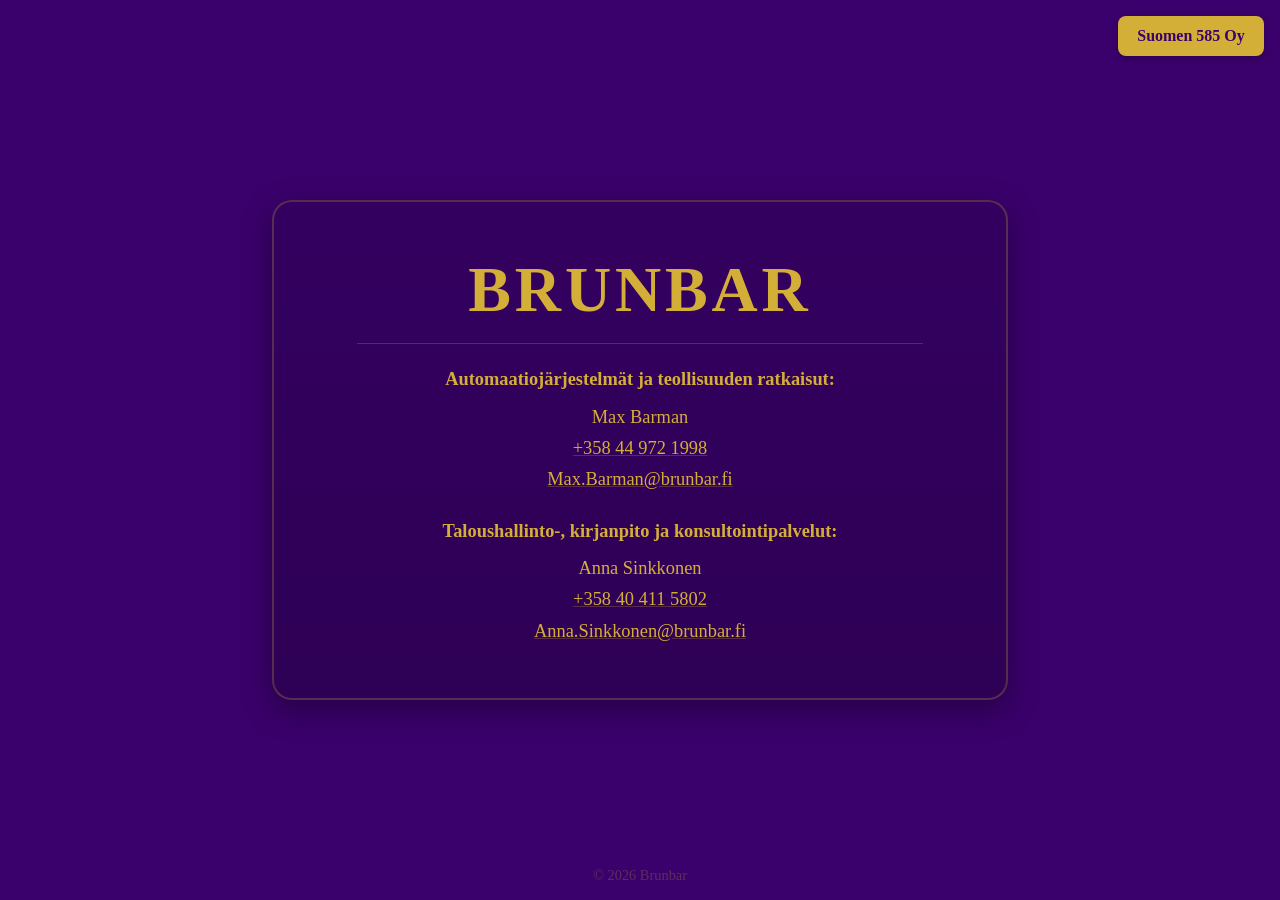
==== index.html @ db9cefb7 "Add files via upload" ====
<!doctype html>
<html lang="fi">
<head>
  <meta charset="utf-8" />
  <meta name="viewport" content="width=device-width, initial-scale=1" />
  <title>Brunbar</title>

  <!-- Faviconit -->
  <link rel="icon" href="/favicon.ico" sizes="any">
  <link rel="icon" type="image/png" sizes="32x32" href="/favicon-32x32.png">
  <link rel="icon" type="image/png" sizes="16x16" href="/favicon-16x16.png">
  <link rel="apple-touch-icon" sizes="180x180" href="/apple-touch-icon.png">
  <link rel="icon" type="image/svg+xml" href="/favicon.svg">
  <meta name="theme-color" content="#3a006b">

  <!-- Sivun kuvaus -->
  <meta name="description" content="Brunbar – yhteystiedot" />

  <!-- Kaikki sivun CSS yhdessä lohkossa -->
  <style>
    :root{
      --purple: #3a006b;               /* Royal Purple */
      --gold:   #d4af37;               /* Gold */
      --gold-weak: rgba(212,175,55,.25);
      --gold-wash: rgba(212,175,55,.06);
    }

    html, body { height: 100%; }
    body{
      margin: 0;
      font-family: ui-serif, Georgia, "Times New Roman", Times, serif;
      background: var(--purple);
      color: var(--gold);
      display: grid;
      place-items: center;
      text-rendering: optimizeLegibility;
      position: relative;
    }

    .wrap{ width: min(92ch, 92vw); }

    .top-btn {
      position: absolute;
      top: 1rem;
      right: 1rem;
      background: var(--gold);
      color: var(--purple);
      padding: 0.7rem 1.2rem;
      border-radius: 8px;
      font-weight: 700;
      text-decoration: none;
      box-shadow: 0 2px 6px rgba(0,0,0,.25);
    }
    .top-btn:hover{ filter: brightness(1.05); }

    .card {
      text-align: center;
      padding: clamp(2rem, 4vw, 4rem);
      border: 2px solid var(--gold-weak);
      border-radius: 1.25rem;
      box-shadow: 0 10px 30px rgba(0,0,0,.35);
      position: relative;
      background: linear-gradient(180deg, rgba(0,0,0,.10), rgba(0,0,0,.20));
    }

    h1 {
      font-size: clamp(2.25rem, 6vw, 4rem);
      letter-spacing: 0.06em;
      margin: 0 0 1rem 0;
      font-weight: 700;
    }
    h2 { font-size: 1.15rem; margin: 1.25rem 0 .4rem; }

    .sep {
      width: 90%;
      height: 1px;
      margin: 1rem auto 1.25rem;
      background: var(--gold-weak);
    }

    .contact { font-size: clamp(1rem, 2.6vw, 1.15rem); line-height: 1.7; }

    a { color: var(--gold); text-decoration-color: var(--gold-weak); }
    a:hover, a:focus { text-decoration: underline; text-underline-offset: 3px; }

    footer {
      position: fixed;
      left: 0; right: 0; bottom: 1rem;
      text-align: center;
      font-size: .9rem;
      color: var(--gold-weak);
    }
  </style>
</head>
<body>
  <!-- Nappi oikeaan yläkulmaan -->
  <a href="suomen585.html" class="top-btn">Suomen 585 Oy</a>

  <main class="wrap">
    <section class="card" aria-label="Brunbar yhteystiedot">
      <h1>BRUNBAR</h1>
      <div class="sep" role="presentation"></div>

      <div class="contact">
        <h2>Automaatiojärjestelmät ja teollisuuden ratkaisut:</h2>
        Max Barman<br>
        <a href="tel:+358449721998">+358 44 972 1998</a><br>
        <a href="mailto:Max.Barman@brunbar.fi">Max.Barman@brunbar.fi</a>
      </div>

      <div class="contact">
        <h2>Taloushallinto-, kirjanpito ja konsultointipalvelut:</h2>
        Anna Sinkkonen<br>
        <a href="tel:+358404115802">+358 40 411 5802</a><br>
        <a href="mailto:Anna.Sinkkonen@brunbar.fi">Anna.Sinkkonen@brunbar.fi</a>
      </div>
    </section>
  </main>

  <footer>© <span id="y"></span> Brunbar</footer>
  <script>document.getElementById('y').textContent = new Date().getFullYear();</script>
</body>
</html>
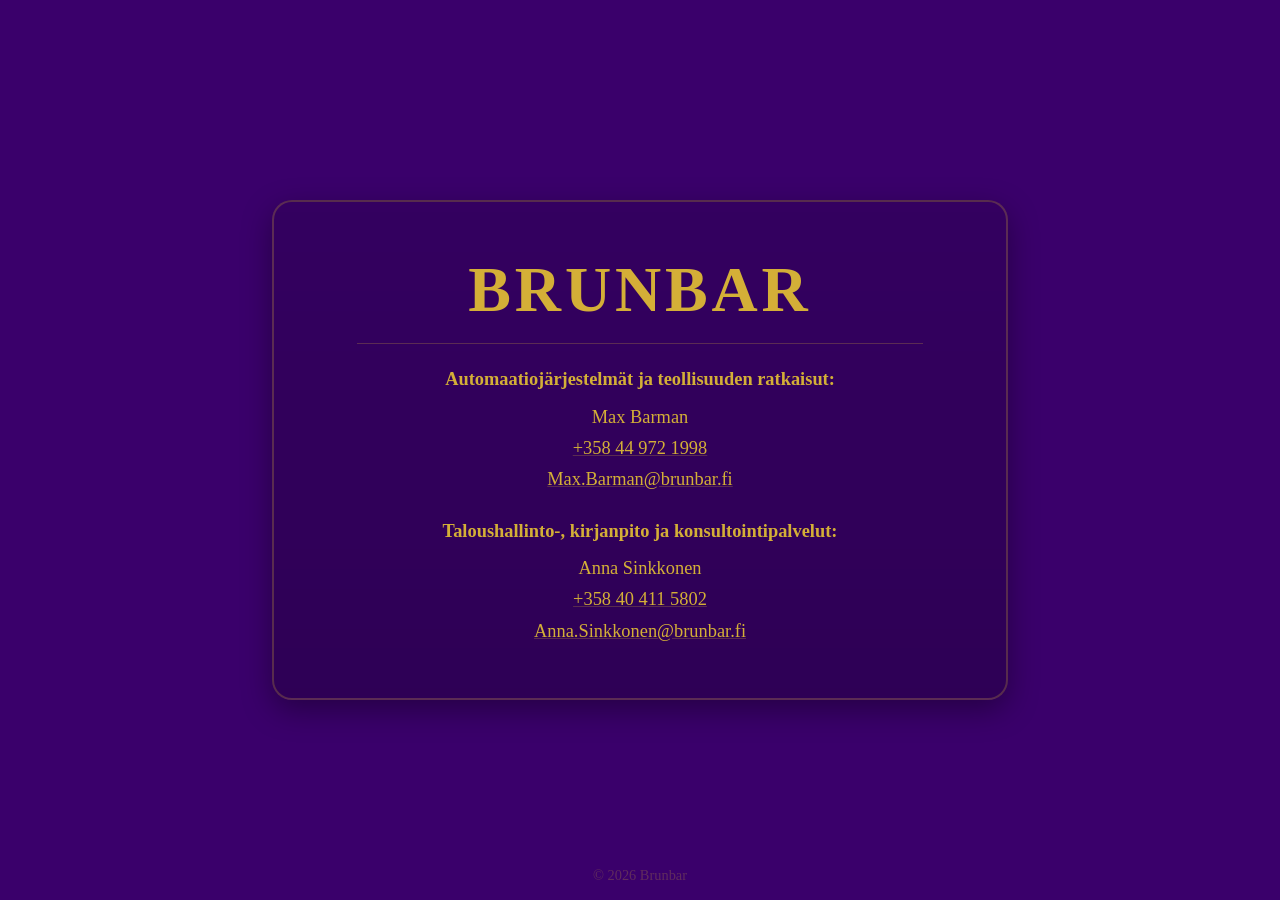
==== commit e2f3acd2: "Update index.html" ====
--- a/index.html
+++ b/index.html
@@ -93,8 +93,6 @@
   </style>
 </head>
 <body>
-  <!-- Nappi oikeaan yläkulmaan -->
-  <a href="suomen585.html" class="top-btn">Suomen 585 Oy</a>
 
   <main class="wrap">
     <section class="card" aria-label="Brunbar yhteystiedot">
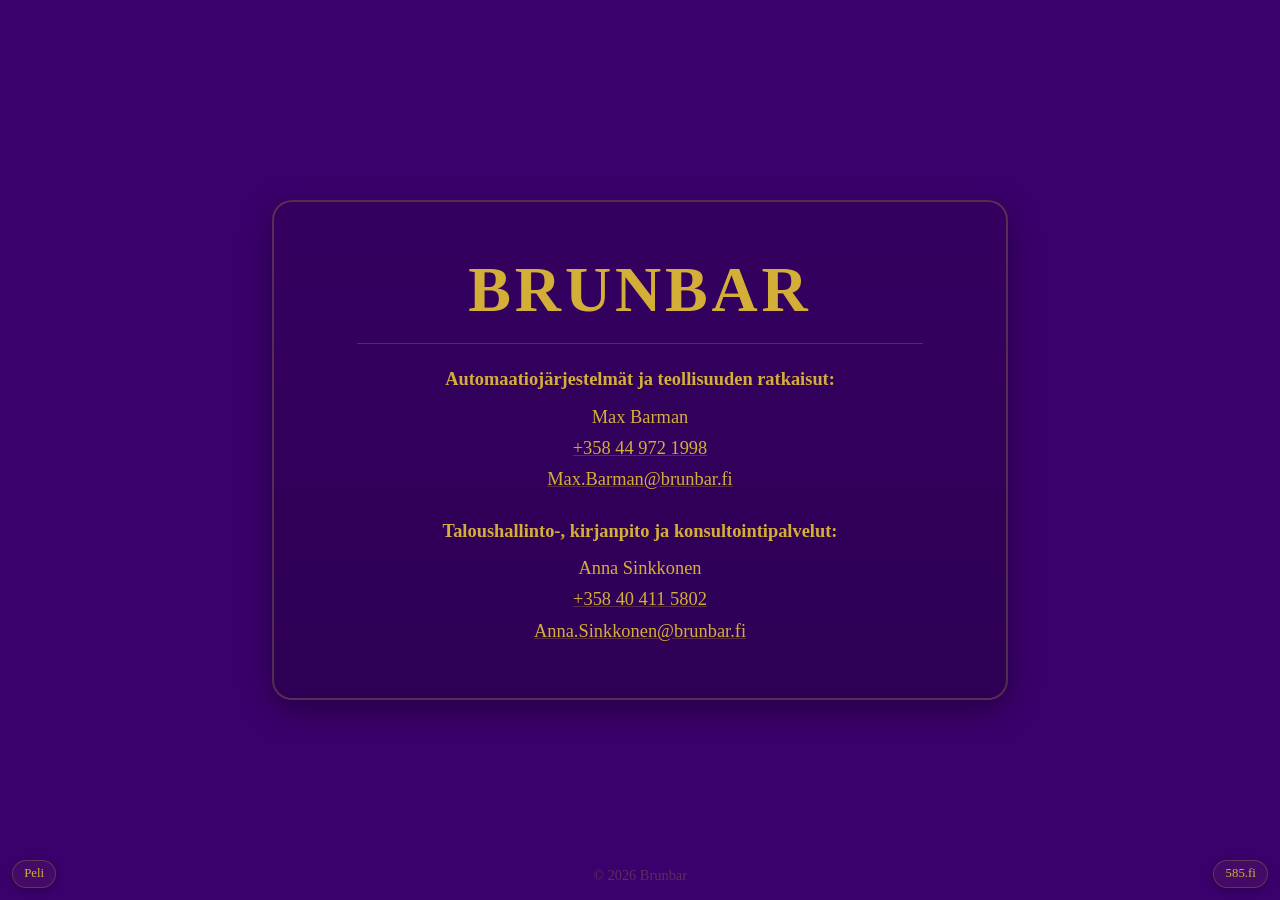
==== commit 460b3eb5: "Implement corner buttons for navigation Added corner buttons for game link and external site." ====
--- a/index.html
+++ b/index.html
@@ -90,6 +90,29 @@
       font-size: .9rem;
       color: var(--gold-weak);
     }
+
+    /* Uudet kulmanapit */
+    .corner-btn {
+      position: fixed;
+      bottom: 0.75rem;
+      padding: 0.35rem 0.7rem;
+      border-radius: 999px;
+      font-size: 0.8rem;
+      background: var(--gold-wash);
+      color: var(--gold);
+      border: 1px solid var(--gold-weak);
+      text-decoration: none;
+      box-shadow: 0 2px 6px rgba(0,0,0,.25);
+    }
+    .corner-btn:hover {
+      text-decoration: underline;
+    }
+    .corner-btn-left {
+      left: 0.75rem;
+    }
+    .corner-btn-right {
+      right: 0.75rem;
+    }
   </style>
 </head>
 <body>
@@ -117,5 +140,11 @@
 
   <footer>© <span id="y"></span> Brunbar</footer>
   <script>document.getElementById('y').textContent = new Date().getFullYear();</script>
+
+  <!-- Vasemman alakulman pelinappi -->
+  <a href="gayming.html" class="corner-btn corner-btn-left">Peli</a>
+
+  <!-- Oikean alakulman 585.fi-nappi -->
+  <a href="https://585.fi" class="corner-btn corner-btn-right" target="_blank" rel="noopener">585.fi</a>
 </body>
 </html>
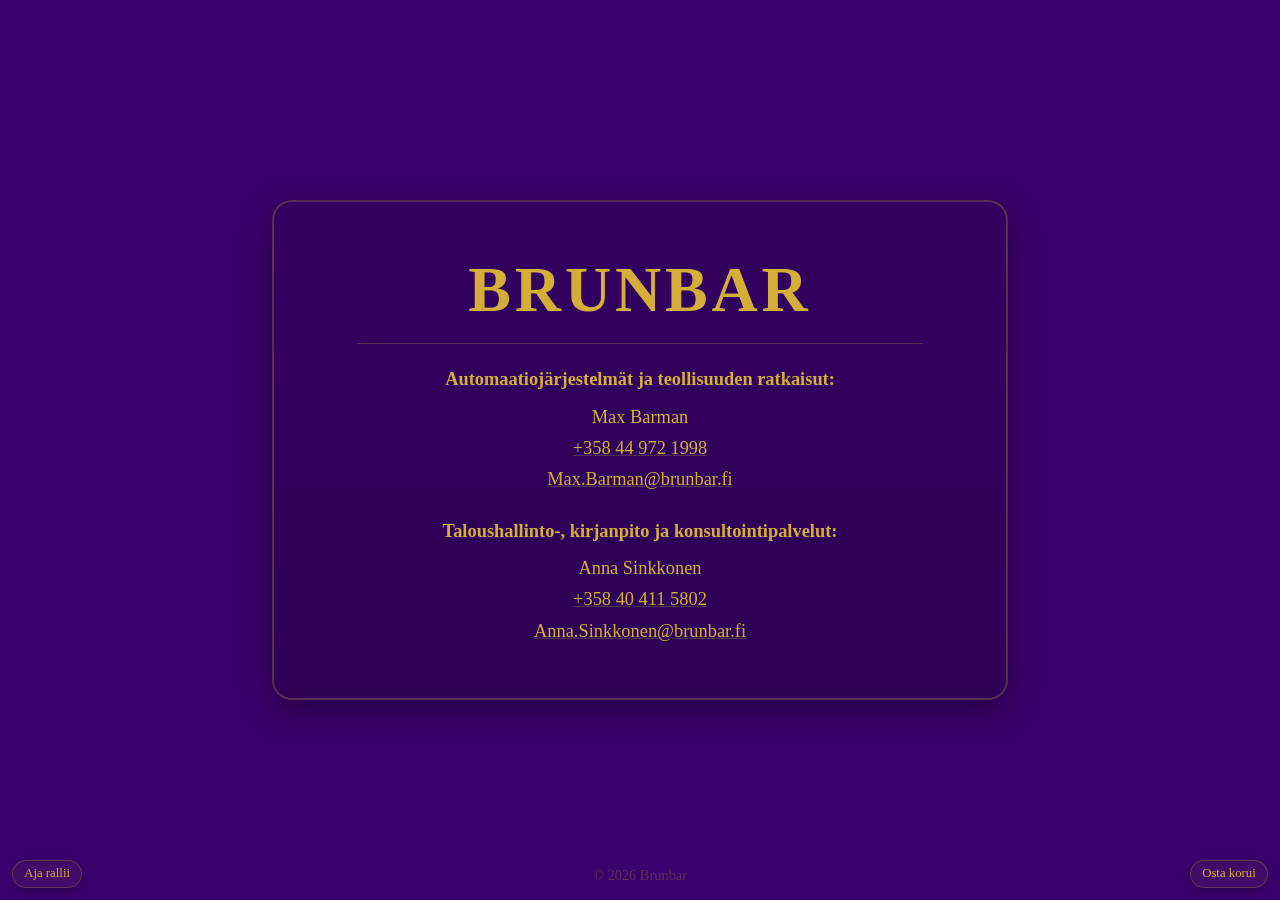
==== commit ca2e7bdd: "Update button labels in index.html" ====
--- a/index.html
+++ b/index.html
@@ -142,9 +142,9 @@
   <script>document.getElementById('y').textContent = new Date().getFullYear();</script>
 
   <!-- Vasemman alakulman pelinappi -->
-  <a href="gayming.html" class="corner-btn corner-btn-left">Peli</a>
+  <a href="gayming.html" class="corner-btn corner-btn-left">Aja rallii</a>
 
   <!-- Oikean alakulman 585.fi-nappi -->
-  <a href="https://585.fi" class="corner-btn corner-btn-right" target="_blank" rel="noopener">585.fi</a>
+  <a href="https://585.fi" class="corner-btn corner-btn-right" target="_blank" rel="noopener">Osta korui</a>
 </body>
 </html>
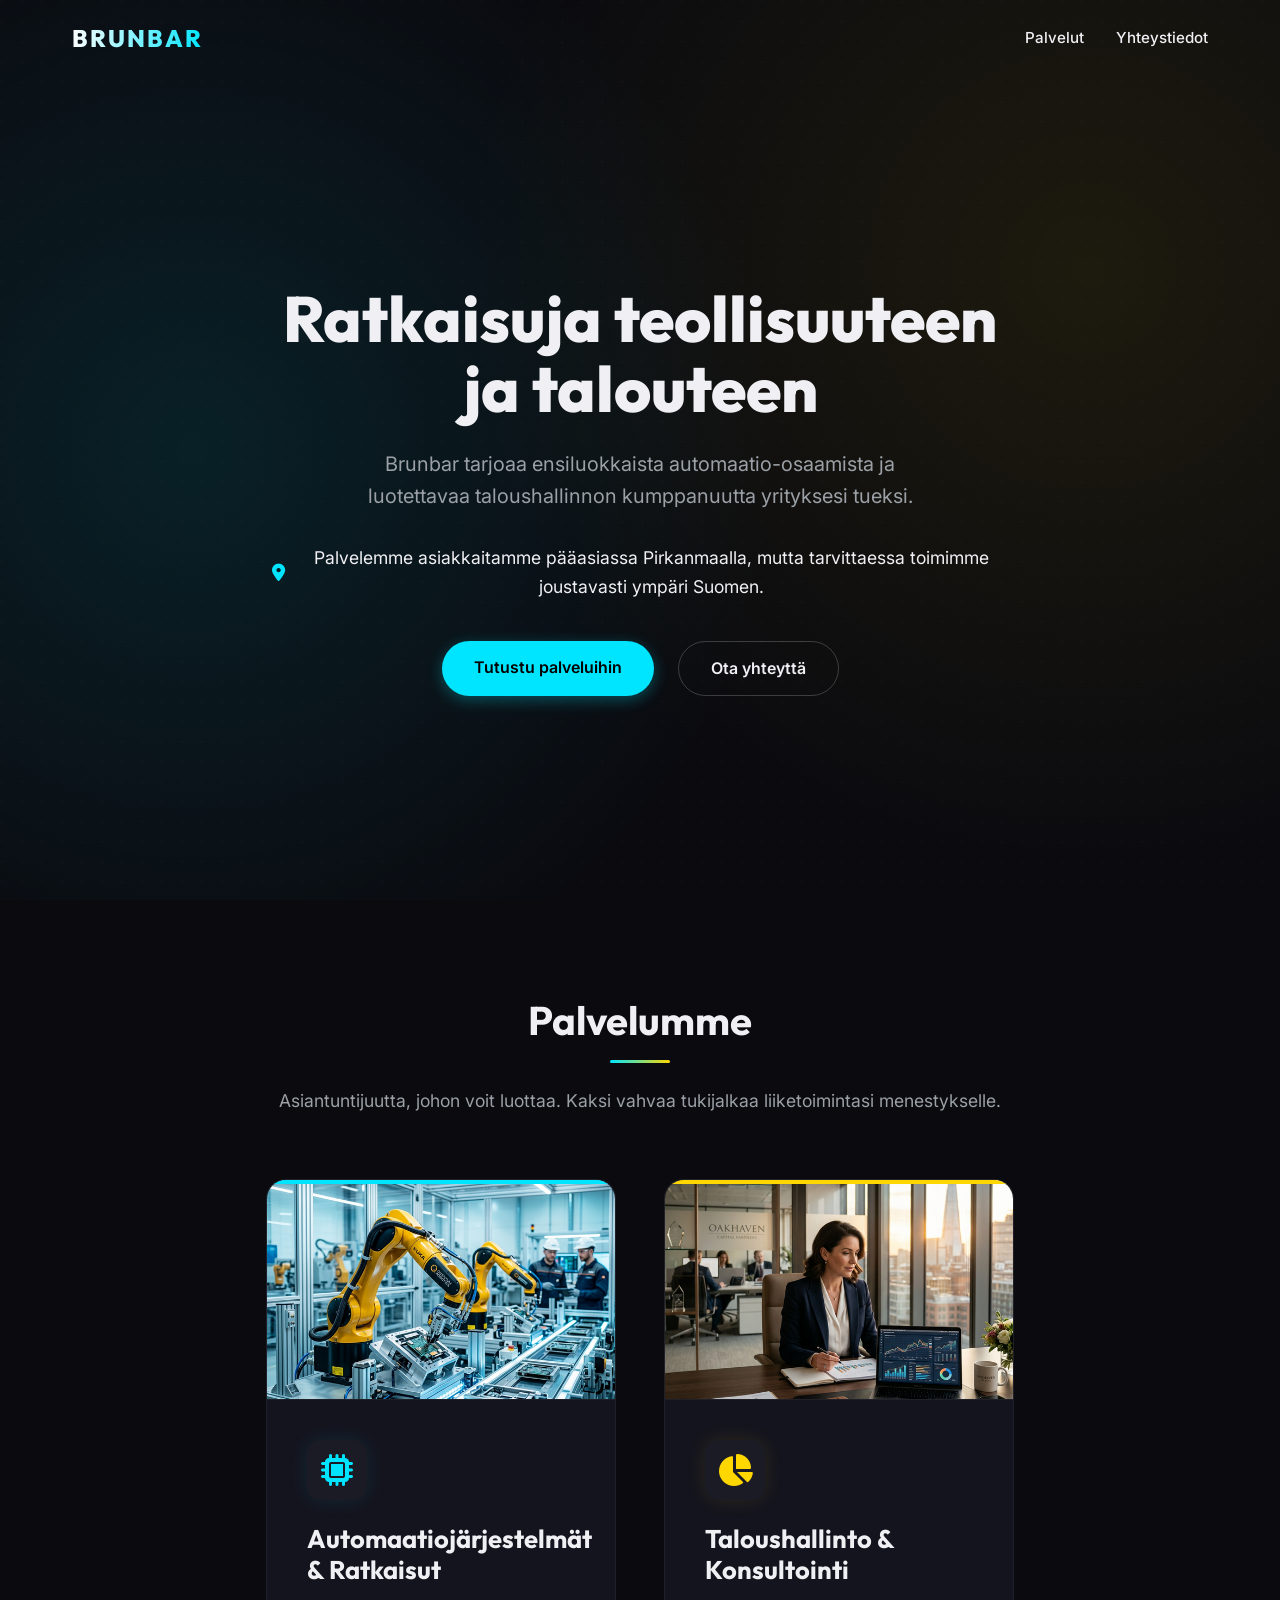
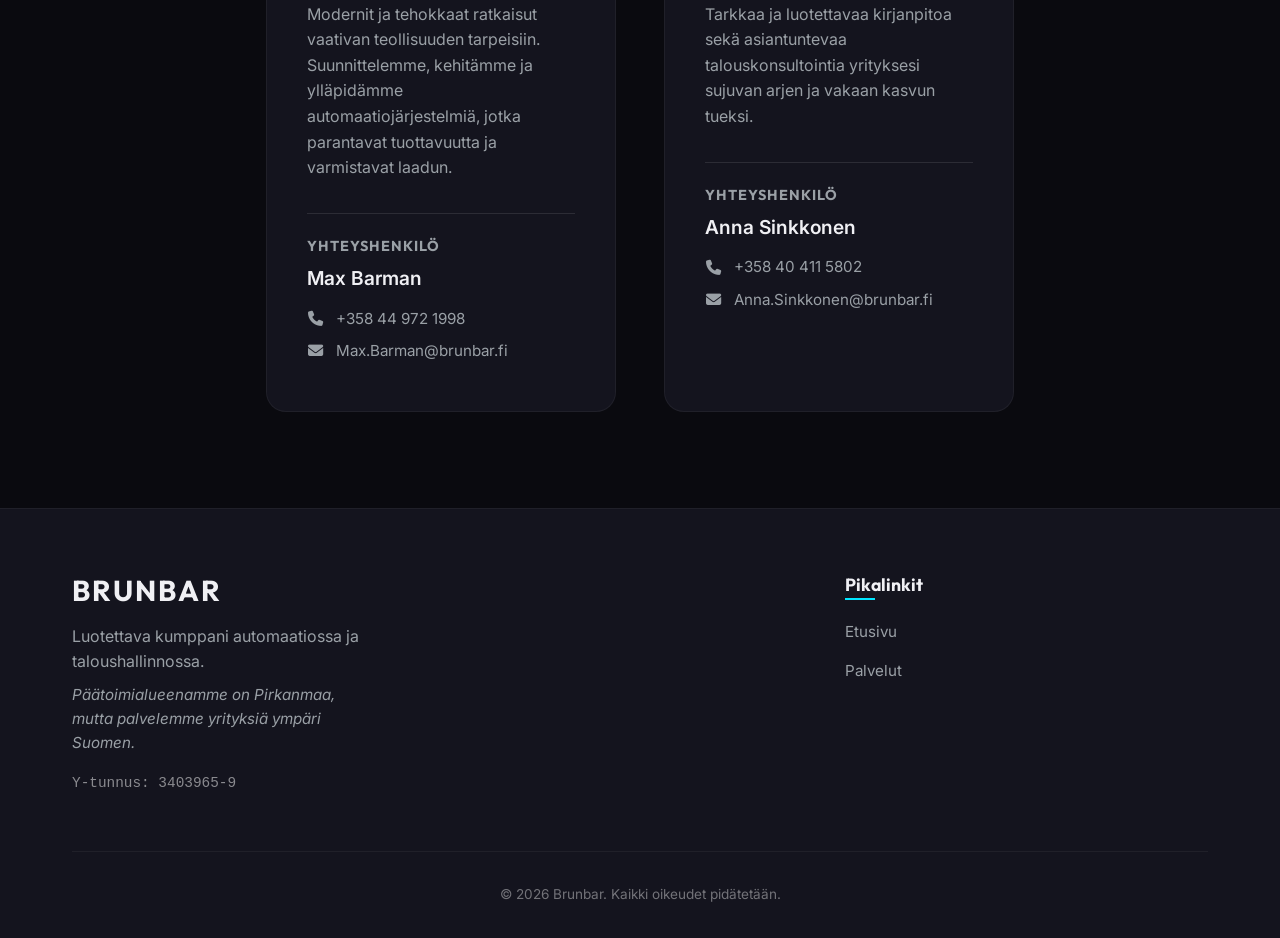
==== commit 0af4d5e3: "Add files via upload" ====
--- a/index.html
+++ b/index.html
@@ -1,150 +1,123 @@
-<!doctype html>
+<!DOCTYPE html>
 <html lang="fi">
 <head>
-  <meta charset="utf-8" />
-  <meta name="viewport" content="width=device-width, initial-scale=1" />
-  <title>Brunbar</title>
-
-  <!-- Faviconit -->
-  <link rel="icon" href="/favicon.ico" sizes="any">
-  <link rel="icon" type="image/png" sizes="32x32" href="/favicon-32x32.png">
-  <link rel="icon" type="image/png" sizes="16x16" href="/favicon-16x16.png">
-  <link rel="apple-touch-icon" sizes="180x180" href="/apple-touch-icon.png">
-  <link rel="icon" type="image/svg+xml" href="/favicon.svg">
-  <meta name="theme-color" content="#3a006b">
-
-  <!-- Sivun kuvaus -->
-  <meta name="description" content="Brunbar – yhteystiedot" />
-
-  <!-- Kaikki sivun CSS yhdessä lohkossa -->
-  <style>
-    :root{
-      --purple: #3a006b;               /* Royal Purple */
-      --gold:   #d4af37;               /* Gold */
-      --gold-weak: rgba(212,175,55,.25);
-      --gold-wash: rgba(212,175,55,.06);
-    }
-
-    html, body { height: 100%; }
-    body{
-      margin: 0;
-      font-family: ui-serif, Georgia, "Times New Roman", Times, serif;
-      background: var(--purple);
-      color: var(--gold);
-      display: grid;
-      place-items: center;
-      text-rendering: optimizeLegibility;
-      position: relative;
-    }
-
-    .wrap{ width: min(92ch, 92vw); }
-
-    .top-btn {
-      position: absolute;
-      top: 1rem;
-      right: 1rem;
-      background: var(--gold);
-      color: var(--purple);
-      padding: 0.7rem 1.2rem;
-      border-radius: 8px;
-      font-weight: 700;
-      text-decoration: none;
-      box-shadow: 0 2px 6px rgba(0,0,0,.25);
-    }
-    .top-btn:hover{ filter: brightness(1.05); }
-
-    .card {
-      text-align: center;
-      padding: clamp(2rem, 4vw, 4rem);
-      border: 2px solid var(--gold-weak);
-      border-radius: 1.25rem;
-      box-shadow: 0 10px 30px rgba(0,0,0,.35);
-      position: relative;
-      background: linear-gradient(180deg, rgba(0,0,0,.10), rgba(0,0,0,.20));
-    }
-
-    h1 {
-      font-size: clamp(2.25rem, 6vw, 4rem);
-      letter-spacing: 0.06em;
-      margin: 0 0 1rem 0;
-      font-weight: 700;
-    }
-    h2 { font-size: 1.15rem; margin: 1.25rem 0 .4rem; }
-
-    .sep {
-      width: 90%;
-      height: 1px;
-      margin: 1rem auto 1.25rem;
-      background: var(--gold-weak);
-    }
-
-    .contact { font-size: clamp(1rem, 2.6vw, 1.15rem); line-height: 1.7; }
-
-    a { color: var(--gold); text-decoration-color: var(--gold-weak); }
-    a:hover, a:focus { text-decoration: underline; text-underline-offset: 3px; }
-
-    footer {
-      position: fixed;
-      left: 0; right: 0; bottom: 1rem;
-      text-align: center;
-      font-size: .9rem;
-      color: var(--gold-weak);
-    }
-
-    /* Uudet kulmanapit */
-    .corner-btn {
-      position: fixed;
-      bottom: 0.75rem;
-      padding: 0.35rem 0.7rem;
-      border-radius: 999px;
-      font-size: 0.8rem;
-      background: var(--gold-wash);
-      color: var(--gold);
-      border: 1px solid var(--gold-weak);
-      text-decoration: none;
-      box-shadow: 0 2px 6px rgba(0,0,0,.25);
-    }
-    .corner-btn:hover {
-      text-decoration: underline;
-    }
-    .corner-btn-left {
-      left: 0.75rem;
-    }
-    .corner-btn-right {
-      right: 0.75rem;
-    }
-  </style>
+    <meta charset="UTF-8">
+    <meta name="viewport" content="width=device-width, initial-scale=1.0">
+    <title>Brunbar - Automaatio ja Taloushallinto</title>
+    <meta name="description" content="Brunbar tarjoaa asiantuntevia teollisuuden automaatioratkaisuja ja luotettavaa taloushallinnon osaamista.">
+    <link rel="preconnect" href="https://fonts.googleapis.com">
+    <link rel="preconnect" href="https://fonts.gstatic.com" crossorigin>
+    <link href="https://fonts.googleapis.com/css2?family=Inter:wght@300;400;600;800&family=Outfit:wght@400;700&display=swap" rel="stylesheet">
+    <link rel="stylesheet" href="style.css">
+    <link rel="stylesheet" href="https://cdnjs.cloudflare.com/ajax/libs/font-awesome/6.4.0/css/all.min.css">
 </head>
 <body>
 
-  <main class="wrap">
-    <section class="card" aria-label="Brunbar yhteystiedot">
-      <h1>BRUNBAR</h1>
-      <div class="sep" role="presentation"></div>
+    <!-- Header navigation -->
+    <header id="navbar">
+        <div class="container nav-content">
+            <a href="#" class="logo">BRUNBAR</a>
+            <nav class="nav-links">
+                <a href="#services">Palvelut</a>
+                <a href="#contact">Yhteystiedot</a>
+            </nav>
+        </div>
+    </header>
 
-      <div class="contact">
-        <h2>Automaatiojärjestelmät ja teollisuuden ratkaisut:</h2>
-        Max Barman<br>
-        <a href="tel:+358449721998">+358 44 972 1998</a><br>
-        <a href="mailto:Max.Barman@brunbar.fi">Max.Barman@brunbar.fi</a>
-      </div>
+    <!-- Hero Section -->
+    <section class="hero" id="home">
+        <div class="hero-background"></div>
+        <div class="hero-overlay"></div>
+        <div class="container hero-content">
+            <h1 class="hero-title">Ratkaisuja teollisuuteen ja talouteen</h1>
+            <p class="hero-subtitle">Brunbar tarjoaa ensiluokkaista automaatio-osaamista ja luotettavaa taloushallinnon kumppanuutta yrityksesi tueksi.</p>
+            <p class="hero-location"><i class="fa-solid fa-location-dot"></i> Palvelemme asiakkaitamme pääasiassa Pirkanmaalla, mutta tarvittaessa toimimme joustavasti ympäri Suomen.</p>
+            <div class="hero-actions">
+                <a href="#services" class="btn btn-primary">Tutustu palveluihin</a>
+                <a href="#contact" class="btn btn-secondary">Ota yhteyttä</a>
+            </div>
+        </div>
+    </section>
 
-      <div class="contact">
-        <h2>Taloushallinto-, kirjanpito ja konsultointipalvelut:</h2>
-        Anna Sinkkonen<br>
-        <a href="tel:+358404115802">+358 40 411 5802</a><br>
-        <a href="mailto:Anna.Sinkkonen@brunbar.fi">Anna.Sinkkonen@brunbar.fi</a>
-      </div>
+    <!-- Services Section -->
+    <section class="services section" id="services">
+        <div class="container">
+            <div class="section-header">
+                <h2>Palvelumme</h2>
+                <div class="line"></div>
+                <p>Asiantuntijuutta, johon voit luottaa. Kaksi vahvaa tukijalkaa liiketoimintasi menestykselle.</p>
+            </div>
+            
+            <div class="services-grid">
+                <!-- Automation Service -->
+                <div class="service-card automation-card">
+                    <div class="service-image-wrapper">
+                        <img src="automation_bg.png" alt="Teollisuuden automaatio" class="service-bg-image">
+                    </div>
+                    <div class="service-content">
+                        <div class="service-icon">
+                            <i class="fa-solid fa-microchip"></i>
+                        </div>
+                        <h3>Automaatiojärjestelmät & Ratkaisut</h3>
+                        <p>Modernit ja tehokkaat ratkaisut vaativan teollisuuden tarpeisiin. Suunnittelemme, kehitämme ja ylläpidämme automaatiojärjestelmiä, jotka parantavat tuottavuutta ja varmistavat laadun.</p>
+                        <div class="service-contact">
+                            <h4>Yhteyshenkilö</h4>
+                            <p class="name">Max Barman</p>
+                            <a href="tel:+358449721998" class="contact-link"><i class="fa-solid fa-phone"></i> +358 44 972 1998</a>
+                            <a href="mailto:Max.Barman@brunbar.fi" class="contact-link"><i class="fa-solid fa-envelope"></i> Max.Barman@brunbar.fi</a>
+                        </div>
+                    </div>
+                </div>
+
+                <!-- Financial Service -->
+                <div class="service-card finance-card">
+                    <div class="service-image-wrapper">
+                        <img src="finance_bg.png" alt="Taloushallinto ja Konsultointi" class="service-bg-image">
+                    </div>
+                    <div class="service-content">
+                        <div class="service-icon">
+                            <i class="fa-solid fa-chart-pie"></i>
+                        </div>
+                        <h3>Taloushallinto & Konsultointi</h3>
+                        <p>Tarkkaa ja luotettavaa kirjanpitoa sekä asiantuntevaa talouskonsultointia yrityksesi sujuvan arjen ja vakaan kasvun tueksi.</p>
+                        <div class="service-contact">
+                            <h4>Yhteyshenkilö</h4>
+                            <p class="name">Anna Sinkkonen</p>
+                            <a href="tel:+358404115802" class="contact-link"><i class="fa-solid fa-phone"></i> +358 40 411 5802</a>
+                            <a href="mailto:Anna.Sinkkonen@brunbar.fi" class="contact-link"><i class="fa-solid fa-envelope"></i> Anna.Sinkkonen@brunbar.fi</a>
+                        </div>
+                    </div>
+                </div>
+            </div>
+        </div>
     </section>
-  </main>
 
-  <footer>© <span id="y"></span> Brunbar</footer>
-  <script>document.getElementById('y').textContent = new Date().getFullYear();</script>
+    <!-- Contact & Footer Section -->
+    <footer class="footer" id="contact">
+        <div class="container">
+            <div class="footer-grid">
+                <div class="footer-brand">
+                    <h2>BRUNBAR</h2>
+                    <p>Luotettava kumppani automaatiossa ja taloushallinnossa.</p>
+                    <p class="location-text">Päätoimialueenamme on Pirkanmaa, mutta palvelemme yrityksiä ympäri Suomen.</p>
+                    <p class="y-tunnus">Y-tunnus: 3403965-9</p>
+                </div>
+                
+                <div class="footer-links">
+                    <h3>Pikalinkit</h3>
+                    <ul>
+                        <li><a href="#home">Etusivu</a></li>
+                        <li><a href="#services">Palvelut</a></li>
+                    </ul>
+                </div>
+            </div>
+            
+            <div class="footer-bottom">
+                <p>&copy; <span id="year"></span> Brunbar. Kaikki oikeudet pidätetään.</p>
+            </div>
+        </div>
+    </footer>
 
-  <!-- Vasemman alakulman pelinappi -->
-  <a href="gayming.html" class="corner-btn corner-btn-left">Aja rallii</a>
-
-  <!-- Oikean alakulman 585.fi-nappi -->
-  <a href="https://585.fi" class="corner-btn corner-btn-right" target="_blank" rel="noopener">Osta korui</a>
+    <script src="script.js"></script>
 </body>
 </html>
--- a/style.css
+++ b/style.css
@@ -0,0 +1,521 @@
+/* === CSS RESET & VARIABLES === */
+:root {
+  --clr-bg: #0a0a0f;
+  --clr-surface: #14141e;
+  --clr-surface-light: #1e1e2d;
+  
+  --clr-text: #f0f0f4;
+  --clr-text-muted: #9aa0a6;
+  
+  --clr-accent-1: #00e5ff; /* Automation Blue/Cyan */
+  --clr-accent-2: #ffd700; /* Finance Gold */
+  
+  --font-heading: 'Outfit', sans-serif;
+  --font-body: 'Inter', sans-serif;
+  
+  --transition-fast: 0.2s ease;
+  --transition-normal: 0.3s ease;
+  --transition-slow: 0.5s cubic-bezier(0.25, 0.46, 0.45, 0.94);
+}
+
+* {
+  margin: 0;
+  padding: 0;
+  box-sizing: border-box;
+}
+
+html {
+  scroll-behavior: smooth;
+}
+
+body {
+  font-family: var(--font-body);
+  background-color: var(--clr-bg);
+  color: var(--clr-text);
+  line-height: 1.6;
+  overflow-x: hidden;
+}
+
+h1, h2, h3, h4, .logo {
+  font-family: var(--font-heading);
+  line-height: 1.2;
+}
+
+a {
+  text-decoration: none;
+  color: inherit;
+  transition: color var(--transition-fast);
+}
+
+ul {
+  list-style: none;
+}
+
+/* === LAYOUT UTILITIES === */
+.container {
+  width: 100%;
+  max-width: 1200px;
+  margin: 0 auto;
+  padding: 0 2rem;
+}
+
+.section {
+  padding: 6rem 0;
+}
+
+.section-header {
+  text-align: center;
+  margin-bottom: 4rem;
+}
+
+.section-header h2 {
+  font-size: 2.5rem;
+  margin-bottom: 1rem;
+}
+
+.section-header .line {
+  height: 3px;
+  width: 60px;
+  background: linear-gradient(90deg, var(--clr-accent-1), var(--clr-accent-2));
+  margin: 0 auto 1.5rem;
+  border-radius: 2px;
+}
+
+.section-header p {
+  color: var(--clr-text-muted);
+  font-size: 1.1rem;
+}
+
+/* === BUTTONS === */
+.btn {
+  display: inline-block;
+  padding: 0.875rem 2rem;
+  font-weight: 600;
+  border-radius: 30px;
+  transition: all var(--transition-normal);
+  cursor: pointer;
+  border: none;
+  font-size: 1rem;
+}
+
+.btn-primary {
+  background: var(--clr-accent-1);
+  color: #000;
+  box-shadow: 0 4px 15px rgba(0, 229, 255, 0.3);
+}
+
+.btn-primary:hover {
+  transform: translateY(-3px);
+  box-shadow: 0 6px 20px rgba(0, 229, 255, 0.4);
+}
+
+.btn-secondary {
+  background: transparent;
+  color: var(--clr-text);
+  border: 1px solid rgba(255, 255, 255, 0.2);
+}
+
+.btn-secondary:hover {
+  border-color: var(--clr-accent-2);
+  color: var(--clr-accent-2);
+  transform: translateY(-3px);
+}
+
+/* === NAVBAR === */
+header {
+  position: fixed;
+  top: 0;
+  left: 0;
+  width: 100%;
+  padding: 1.5rem 0;
+  z-index: 1000;
+  transition: all var(--transition-normal);
+}
+
+header.scrolled {
+  background: rgba(10, 10, 15, 0.85);
+  backdrop-filter: blur(10px);
+  padding: 1rem 0;
+  border-bottom: 1px solid rgba(255, 255, 255, 0.05);
+}
+
+.nav-content {
+  display: flex;
+  justify-content: space-between;
+  align-items: center;
+}
+
+.logo {
+  font-size: 1.5rem;
+  font-weight: 800;
+  letter-spacing: 2px;
+  background: linear-gradient(90deg, #fff, var(--clr-accent-1));
+  -webkit-background-clip: text;
+  background-clip: text;
+  -webkit-text-fill-color: transparent;
+}
+
+.nav-links {
+  display: flex;
+  gap: 2rem;
+}
+
+.nav-links a {
+  font-weight: 500;
+  font-size: 0.95rem;
+  position: relative;
+}
+
+.nav-links a::after {
+  content: '';
+  position: absolute;
+  width: 0;
+  height: 2px;
+  bottom: -4px;
+  left: 0;
+  background: var(--clr-accent-1);
+  transition: width var(--transition-normal);
+}
+
+.nav-links a:hover::after {
+  width: 100%;
+}
+
+/* === HERO SECTION === */
+.hero {
+  position: relative;
+  min-height: 100vh;
+  display: flex;
+  align-items: center;
+  justify-content: center;
+  text-align: center;
+  padding-top: 5rem; /* Account for navbar */
+  overflow: hidden;
+}
+
+.hero-background {
+  position: absolute;
+  top: 0;
+  left: 0;
+  width: 100%;
+  height: 100%;
+  background-image: radial-gradient(circle at 15% 50%, rgba(0, 229, 255, 0.1), transparent 50%),
+                    radial-gradient(circle at 85% 30%, rgba(255, 215, 0, 0.08), transparent 50%);
+  z-index: -2;
+}
+
+.hero-overlay {
+  position: absolute;
+  top: 0;
+  left: 0;
+  width: 100%;
+  height: 100%;
+  background: url('data:image/svg+xml;utf8,<svg width="20" height="20" xmlns="http://www.w3.org/2000/svg"><circle cx="2" cy="2" r="1" fill="rgba(255,255,255,0.05)"/></svg>');
+  z-index: -1;
+  opacity: 0.5;
+}
+
+.hero-content {
+  max-width: 800px;
+  animation: fadeIn 1s ease-out forwards;
+}
+
+@keyframes fadeIn {
+  from { opacity: 0; transform: translateY(30px); }
+  to { opacity: 1; transform: translateY(0); }
+}
+
+.hero-title {
+  font-size: clamp(2.5rem, 5vw, 4.5rem);
+  font-weight: 800;
+  margin-bottom: 1.5rem;
+  line-height: 1.1;
+}
+
+.hero-subtitle {
+  font-size: 1.25rem;
+  color: var(--clr-text-muted);
+  margin-bottom: 2rem;
+  max-width: 600px;
+  margin-left: auto;
+  margin-right: auto;
+}
+
+.hero-location {
+  font-size: 1.1rem;
+  color: var(--clr-text);
+  margin-bottom: 2.5rem;
+  display: flex;
+  align-items: center;
+  justify-content: center;
+  gap: 0.6rem;
+}
+
+.hero-location i {
+  color: var(--clr-accent-1);
+}
+
+.hero-actions {
+  display: flex;
+  justify-content: center;
+  gap: 1.5rem;
+  flex-wrap: wrap;
+}
+
+/* === SERVICES SECTION === */
+.services-grid {
+  display: grid;
+  grid-template-columns: repeat(auto-fit, minmax(350px, 1px));
+  gap: 3rem;
+  justify-content: center;
+}
+
+.service-card {
+  background: var(--clr-surface);
+  border-radius: 20px;
+  border: 1px solid rgba(255, 255, 255, 0.05);
+  transition: all var(--transition-slow);
+  position: relative;
+  overflow: hidden;
+  display: flex;
+  flex-direction: column;
+}
+
+.service-card::before {
+  content: '';
+  position: absolute;
+  top: 0;
+  left: 0;
+  width: 100%;
+  height: 4px;
+  background: var(--clr-text-muted);
+  transition: all var(--transition-normal);
+  z-index: 2;
+}
+
+.automation-card::before {
+  background: var(--clr-accent-1);
+}
+
+.finance-card::before {
+  background: var(--clr-accent-2);
+}
+
+.service-card:hover {
+  transform: translateY(-10px);
+  box-shadow: 0 20px 40px rgba(0, 0, 0, 0.5);
+  border-color: rgba(255, 255, 255, 0.1);
+  background: var(--clr-surface-light);
+}
+
+.service-image-wrapper {
+  width: 100%;
+  height: 220px;
+  overflow: hidden;
+  position: relative;
+  border-bottom: 1px solid rgba(255, 255, 255, 0.05);
+}
+
+.service-bg-image {
+  width: 100%;
+  height: 100%;
+  object-fit: cover;
+  transition: transform var(--transition-slow);
+}
+
+.service-card:hover .service-bg-image {
+  transform: scale(1.08);
+}
+
+.service-content {
+  padding: 2.5rem;
+  flex-grow: 1;
+  display: flex;
+  flex-direction: column;
+}
+
+.service-icon {
+  width: 60px;
+  height: 60px;
+  border-radius: 14px;
+  display: flex;
+  align-items: center;
+  justify-content: center;
+  font-size: 2rem;
+  margin-bottom: 1.5rem;
+  background: rgba(255, 255, 255, 0.03);
+}
+
+.automation-card .service-icon {
+  color: var(--clr-accent-1);
+  box-shadow: 0 0 20px rgba(0, 229, 255, 0.1);
+}
+
+.finance-card .service-icon {
+  color: var(--clr-accent-2);
+  box-shadow: 0 0 20px rgba(255, 215, 0, 0.1);
+}
+
+.service-card h3 {
+  font-size: 1.6rem;
+  margin-bottom: 1rem;
+}
+
+.service-card p {
+  color: var(--clr-text-muted);
+  margin-bottom: 2rem;
+}
+
+.service-contact {
+  padding-top: 1.5rem;
+  border-top: 1px solid rgba(255, 255, 255, 0.1);
+}
+
+.service-contact h4 {
+  font-size: 0.9rem;
+  text-transform: uppercase;
+  letter-spacing: 1px;
+  color: var(--clr-text-muted);
+  margin-bottom: 0.5rem;
+}
+
+.service-contact .name {
+  font-size: 1.2rem;
+  font-weight: 600;
+  color: var(--clr-text);
+  margin-bottom: 0.8rem;
+}
+
+.contact-link {
+  display: flex;
+  align-items: center;
+  gap: 0.8rem;
+  margin-bottom: 0.5rem;
+  font-size: 0.95rem;
+  color: var(--clr-text-muted);
+  word-break: break-all;
+}
+
+.contact-link i {
+  width: 16px;
+  text-align: center;
+}
+
+.automation-card .contact-link:hover {
+  color: var(--clr-accent-1);
+}
+
+.finance-card .contact-link:hover {
+  color: var(--clr-accent-2);
+}
+
+/* === FOOTER === */
+.footer {
+  background: var(--clr-surface);
+  padding: 4rem 0 2rem;
+  border-top: 1px solid rgba(255, 255, 255, 0.05);
+}
+
+.footer-grid {
+  display: grid;
+  grid-template-columns: 2fr 1fr;
+  gap: 3rem;
+  margin-bottom: 3rem;
+}
+
+.footer-brand h2 {
+  font-size: 1.8rem;
+  letter-spacing: 2px;
+  margin-bottom: 1rem;
+}
+
+.footer-brand p {
+  color: var(--clr-text-muted);
+  max-width: 300px;
+  margin-bottom: 0.5rem;
+}
+
+.location-text {
+  font-size: 0.95rem;
+  margin-top: 0.5rem;
+  color: var(--clr-text);
+  font-style: italic;
+}
+
+.y-tunnus {
+  font-size: 0.9rem;
+  color: rgba(255, 255, 255, 0.5) !important;
+  font-family: monospace;
+  margin-top: 1rem;
+}
+
+.footer h3 {
+  font-size: 1.1rem;
+  margin-bottom: 1.5rem;
+  position: relative;
+  display: inline-block;
+}
+
+.footer h3::after {
+  content: '';
+  position: absolute;
+  left: 0;
+  bottom: -5px;
+  width: 30px;
+  height: 2px;
+  background: var(--clr-accent-1);
+}
+
+.footer ul {
+  display: flex;
+  flex-direction: column;
+  gap: 0.8rem;
+}
+
+.footer ul a {
+  color: var(--clr-text-muted);
+  font-size: 0.95rem;
+}
+
+.footer ul a:hover {
+  color: var(--clr-accent-1);
+  padding-left: 5px;
+}
+
+.fun-link {
+  display: flex;
+  align-items: center;
+  gap: 0.5rem;
+}
+
+.fun-link i {
+  color: var(--clr-accent-2);
+}
+
+.footer-bottom {
+  text-align: center;
+  padding-top: 2rem;
+  border-top: 1px solid rgba(255, 255, 255, 0.05);
+  color: rgba(255, 255, 255, 0.4);
+  font-size: 0.85rem;
+}
+
+/* === RESPONSIVE === */
+@media (max-width: 768px) {
+  .hero-title {
+    font-size: 2.5rem;
+  }
+  
+  .services-grid {
+    grid-template-columns: 1fr;
+  }
+  
+  .footer-grid {
+    grid-template-columns: 1fr;
+    gap: 2rem;
+  }
+  
+  .nav-links {
+    display: none; /* Add a hamburger menu for full implementation, simplified here */
+  }
+}
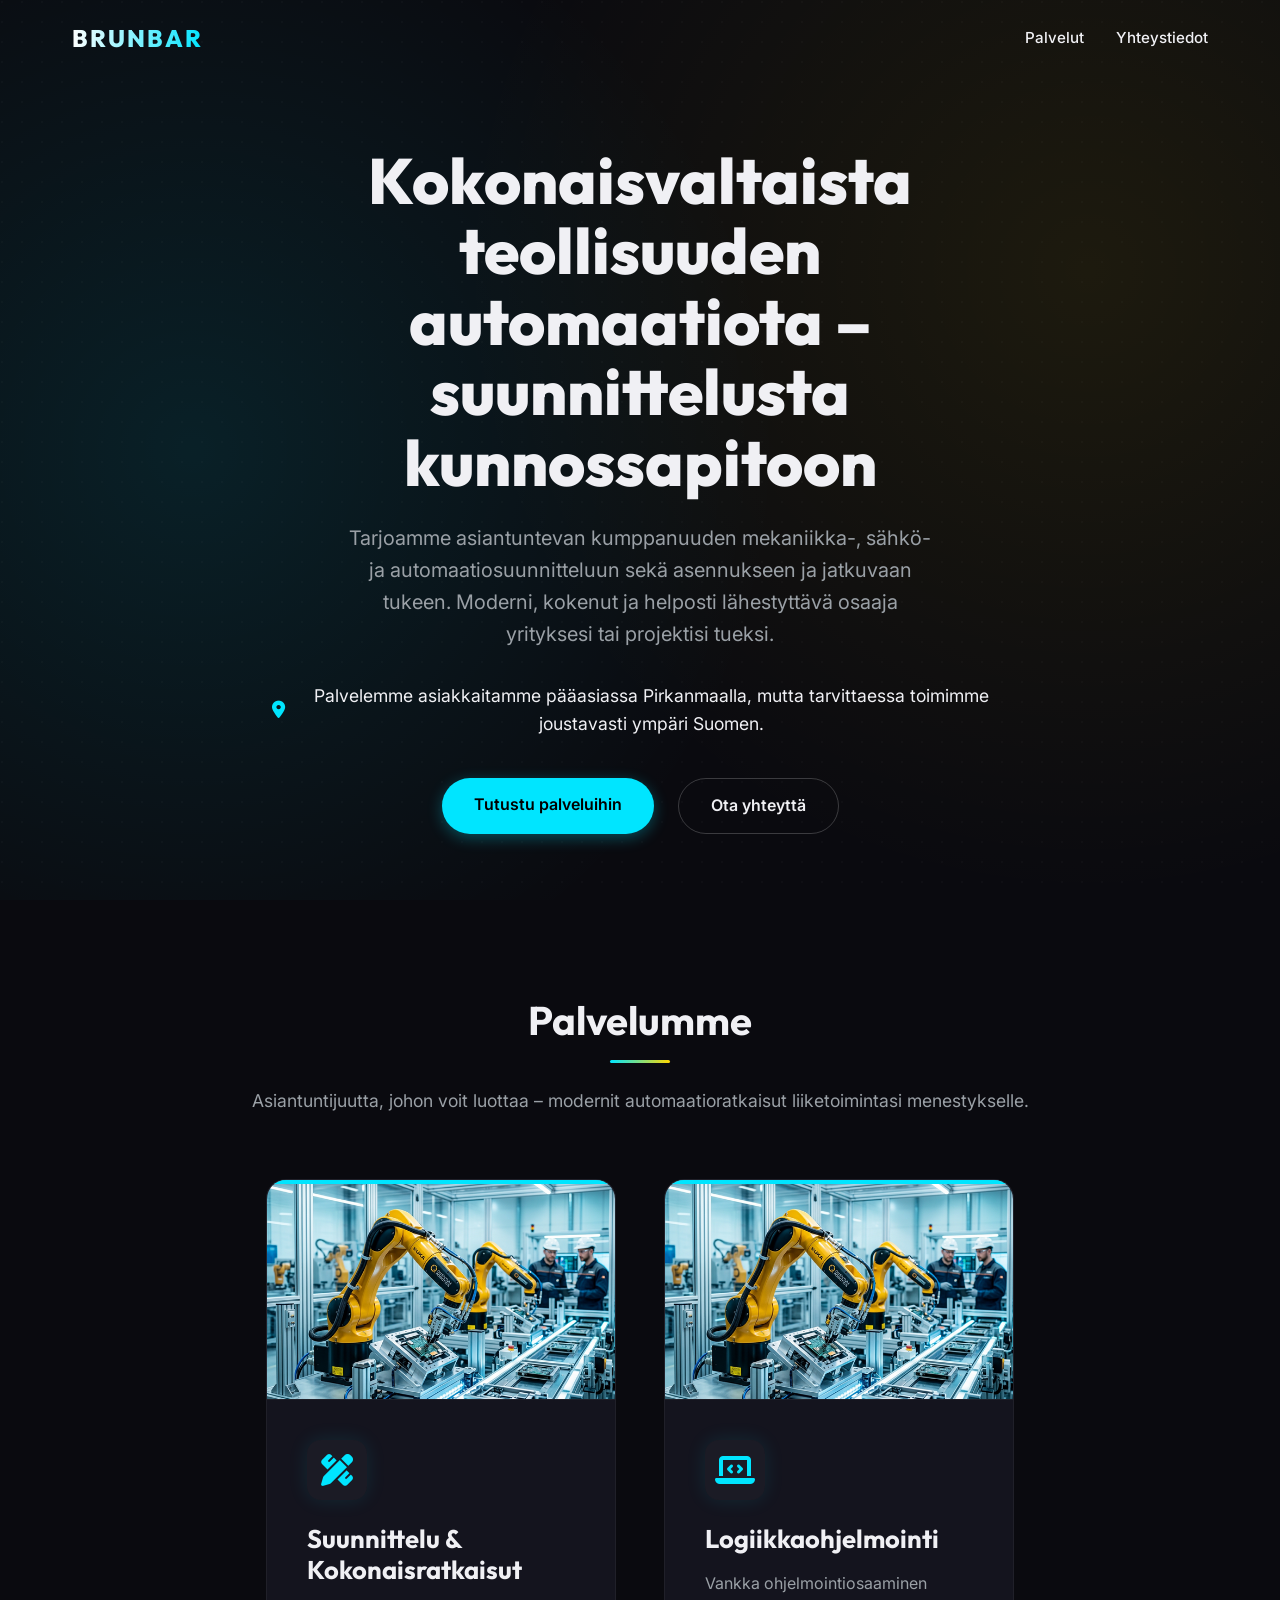
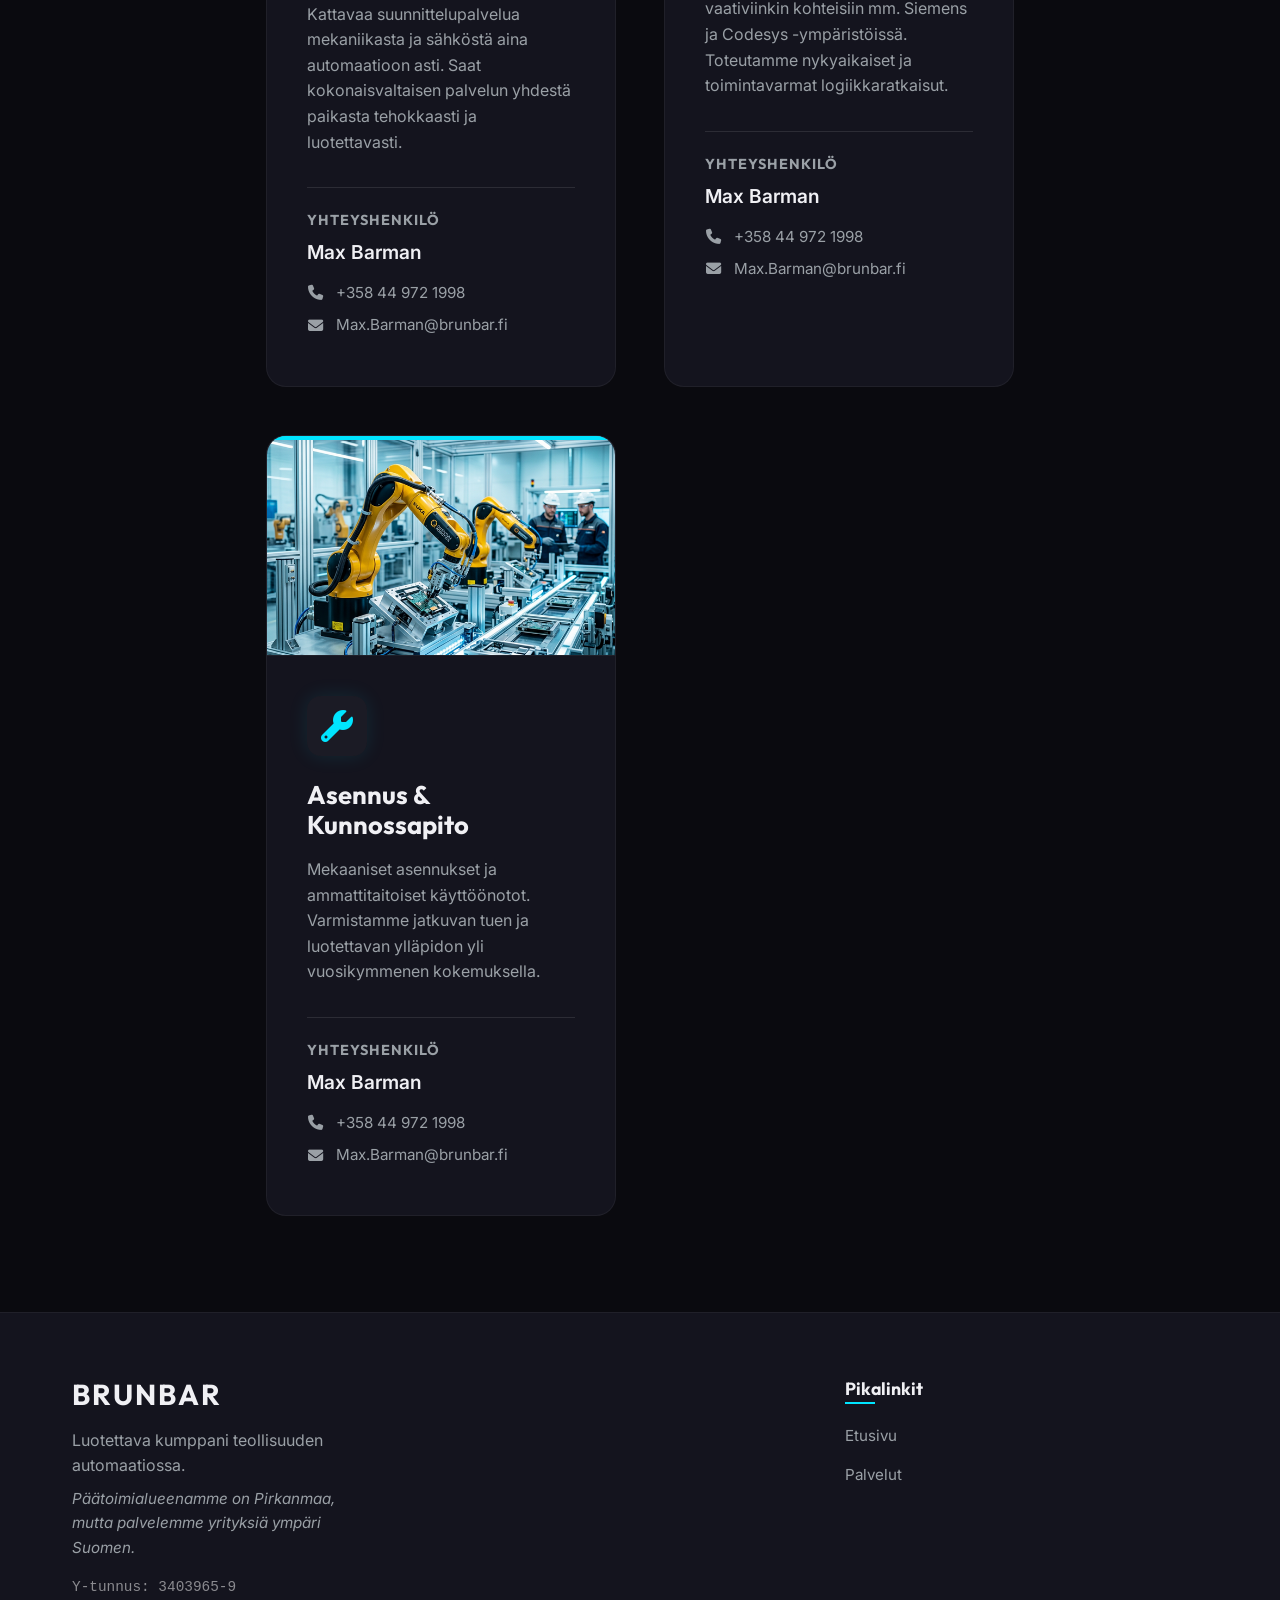
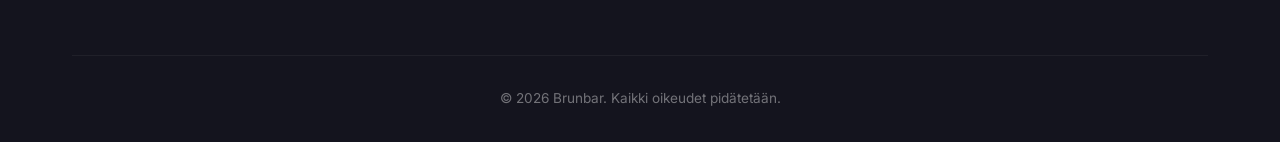
==== commit 7e2caedd: "Update title and content for index.html" ====
--- a/index.html
+++ b/index.html
@@ -3,8 +3,8 @@
 <head>
     <meta charset="UTF-8">
     <meta name="viewport" content="width=device-width, initial-scale=1.0">
-    <title>Brunbar - Automaatio ja Taloushallinto</title>
-    <meta name="description" content="Brunbar tarjoaa asiantuntevia teollisuuden automaatioratkaisuja ja luotettavaa taloushallinnon osaamista.">
+    <title>Brunbar - Teollisuuden Automaatioratkaisut</title>
+    <meta name="description" content="Brunbar tarjoaa asiantuntevia ja luotettavia teollisuuden automaatioratkaisuja.">
     <link rel="preconnect" href="https://fonts.googleapis.com">
     <link rel="preconnect" href="https://fonts.gstatic.com" crossorigin>
     <link href="https://fonts.googleapis.com/css2?family=Inter:wght@300;400;600;800&family=Outfit:wght@400;700&display=swap" rel="stylesheet">
@@ -29,8 +29,8 @@
         <div class="hero-background"></div>
         <div class="hero-overlay"></div>
         <div class="container hero-content">
-            <h1 class="hero-title">Ratkaisuja teollisuuteen ja talouteen</h1>
-            <p class="hero-subtitle">Brunbar tarjoaa ensiluokkaista automaatio-osaamista ja luotettavaa taloushallinnon kumppanuutta yrityksesi tueksi.</p>
+            <h1 class="hero-title">Kokonaisvaltaista teollisuuden automaatiota – suunnittelusta kunnossapitoon</h1>
+            <p class="hero-subtitle">Tarjoamme asiantuntevan kumppanuuden mekaniikka-, sähkö- ja automaatiosuunnitteluun sekä asennukseen ja jatkuvaan tukeen. Moderni, kokenut ja helposti lähestyttävä osaaja yrityksesi tai projektisi tueksi.</p>
             <p class="hero-location"><i class="fa-solid fa-location-dot"></i> Palvelemme asiakkaitamme pääasiassa Pirkanmaalla, mutta tarvittaessa toimimme joustavasti ympäri Suomen.</p>
             <div class="hero-actions">
                 <a href="#services" class="btn btn-primary">Tutustu palveluihin</a>
@@ -45,21 +45,21 @@
             <div class="section-header">
                 <h2>Palvelumme</h2>
                 <div class="line"></div>
-                <p>Asiantuntijuutta, johon voit luottaa. Kaksi vahvaa tukijalkaa liiketoimintasi menestykselle.</p>
+                <p>Asiantuntijuutta, johon voit luottaa – modernit automaatioratkaisut liiketoimintasi menestykselle.</p>
             </div>
             
             <div class="services-grid">
-                <!-- Automation Service -->
+                <!-- Design Service -->
                 <div class="service-card automation-card">
                     <div class="service-image-wrapper">
-                        <img src="automation_bg.png" alt="Teollisuuden automaatio" class="service-bg-image">
+                        <img src="automation_bg.png" alt="Mekaniikka, sähkö ja automaatiosuunnittelu" class="service-bg-image">
                     </div>
                     <div class="service-content">
                         <div class="service-icon">
-                            <i class="fa-solid fa-microchip"></i>
+                            <i class="fa-solid fa-pen-ruler"></i>
                         </div>
-                        <h3>Automaatiojärjestelmät & Ratkaisut</h3>
-                        <p>Modernit ja tehokkaat ratkaisut vaativan teollisuuden tarpeisiin. Suunnittelemme, kehitämme ja ylläpidämme automaatiojärjestelmiä, jotka parantavat tuottavuutta ja varmistavat laadun.</p>
+                        <h3>Suunnittelu & Kokonaisratkaisut</h3>
+                        <p>Kattavaa suunnittelupalvelua mekaniikasta ja sähköstä aina automaatioon asti. Saat kokonaisvaltaisen palvelun yhdestä paikasta tehokkaasti ja luotettavasti.</p>
                         <div class="service-contact">
                             <h4>Yhteyshenkilö</h4>
                             <p class="name">Max Barman</p>
@@ -69,25 +69,46 @@
                     </div>
                 </div>
 
-                <!-- Financial Service -->
-                <div class="service-card finance-card">
+                <!-- Programming Service -->
+                <div class="service-card automation-card">
                     <div class="service-image-wrapper">
-                        <img src="finance_bg.png" alt="Taloushallinto ja Konsultointi" class="service-bg-image">
+                        <img src="automation_bg.png" alt="Logiikkaohjelmointi" class="service-bg-image">
                     </div>
                     <div class="service-content">
                         <div class="service-icon">
-                            <i class="fa-solid fa-chart-pie"></i>
+                            <i class="fa-solid fa-laptop-code"></i>
                         </div>
-                        <h3>Taloushallinto & Konsultointi</h3>
-                        <p>Tarkkaa ja luotettavaa kirjanpitoa sekä asiantuntevaa talouskonsultointia yrityksesi sujuvan arjen ja vakaan kasvun tueksi.</p>
+                        <h3>Logiikkaohjelmointi</h3>
+                        <p>Vankka ohjelmointiosaaminen vaativiinkin kohteisiin mm. Siemens ja Codesys -ympäristöissä. Toteutamme nykyaikaiset ja toimintavarmat logiikkaratkaisut.</p>
                         <div class="service-contact">
                             <h4>Yhteyshenkilö</h4>
-                            <p class="name">Anna Sinkkonen</p>
-                            <a href="tel:+358404115802" class="contact-link"><i class="fa-solid fa-phone"></i> +358 40 411 5802</a>
-                            <a href="mailto:Anna.Sinkkonen@brunbar.fi" class="contact-link"><i class="fa-solid fa-envelope"></i> Anna.Sinkkonen@brunbar.fi</a>
+                            <p class="name">Max Barman</p>
+                            <a href="tel:+358449721998" class="contact-link"><i class="fa-solid fa-phone"></i> +358 44 972 1998</a>
+                            <a href="mailto:Max.Barman@brunbar.fi" class="contact-link"><i class="fa-solid fa-envelope"></i> Max.Barman@brunbar.fi</a>
                         </div>
                     </div>
                 </div>
+
+                <!-- Maintenance Service -->
+                <div class="service-card automation-card">
+                    <div class="service-image-wrapper">
+                        <img src="automation_bg.png" alt="Asennus ja kunnossapito" class="service-bg-image">
+                    </div>
+                    <div class="service-content">
+                        <div class="service-icon">
+                            <i class="fa-solid fa-wrench"></i>
+                        </div>
+                        <h3>Asennus & Kunnossapito</h3>
+                        <p>Mekaaniset asennukset ja ammattitaitoiset käyttöönotot. Varmistamme jatkuvan tuen ja luotettavan ylläpidon yli vuosikymmenen kokemuksella.</p>
+                        <div class="service-contact">
+                            <h4>Yhteyshenkilö</h4>
+                            <p class="name">Max Barman</p>
+                            <a href="tel:+358449721998" class="contact-link"><i class="fa-solid fa-phone"></i> +358 44 972 1998</a>
+                            <a href="mailto:Max.Barman@brunbar.fi" class="contact-link"><i class="fa-solid fa-envelope"></i> Max.Barman@brunbar.fi</a>
+                        </div>
+                    </div>
+                </div>
+
             </div>
         </div>
     </section>
@@ -98,7 +119,7 @@
             <div class="footer-grid">
                 <div class="footer-brand">
                     <h2>BRUNBAR</h2>
-                    <p>Luotettava kumppani automaatiossa ja taloushallinnossa.</p>
+                    <p>Luotettava kumppani teollisuuden automaatiossa.</p>
                     <p class="location-text">Päätoimialueenamme on Pirkanmaa, mutta palvelemme yrityksiä ympäri Suomen.</p>
                     <p class="y-tunnus">Y-tunnus: 3403965-9</p>
                 </div>
